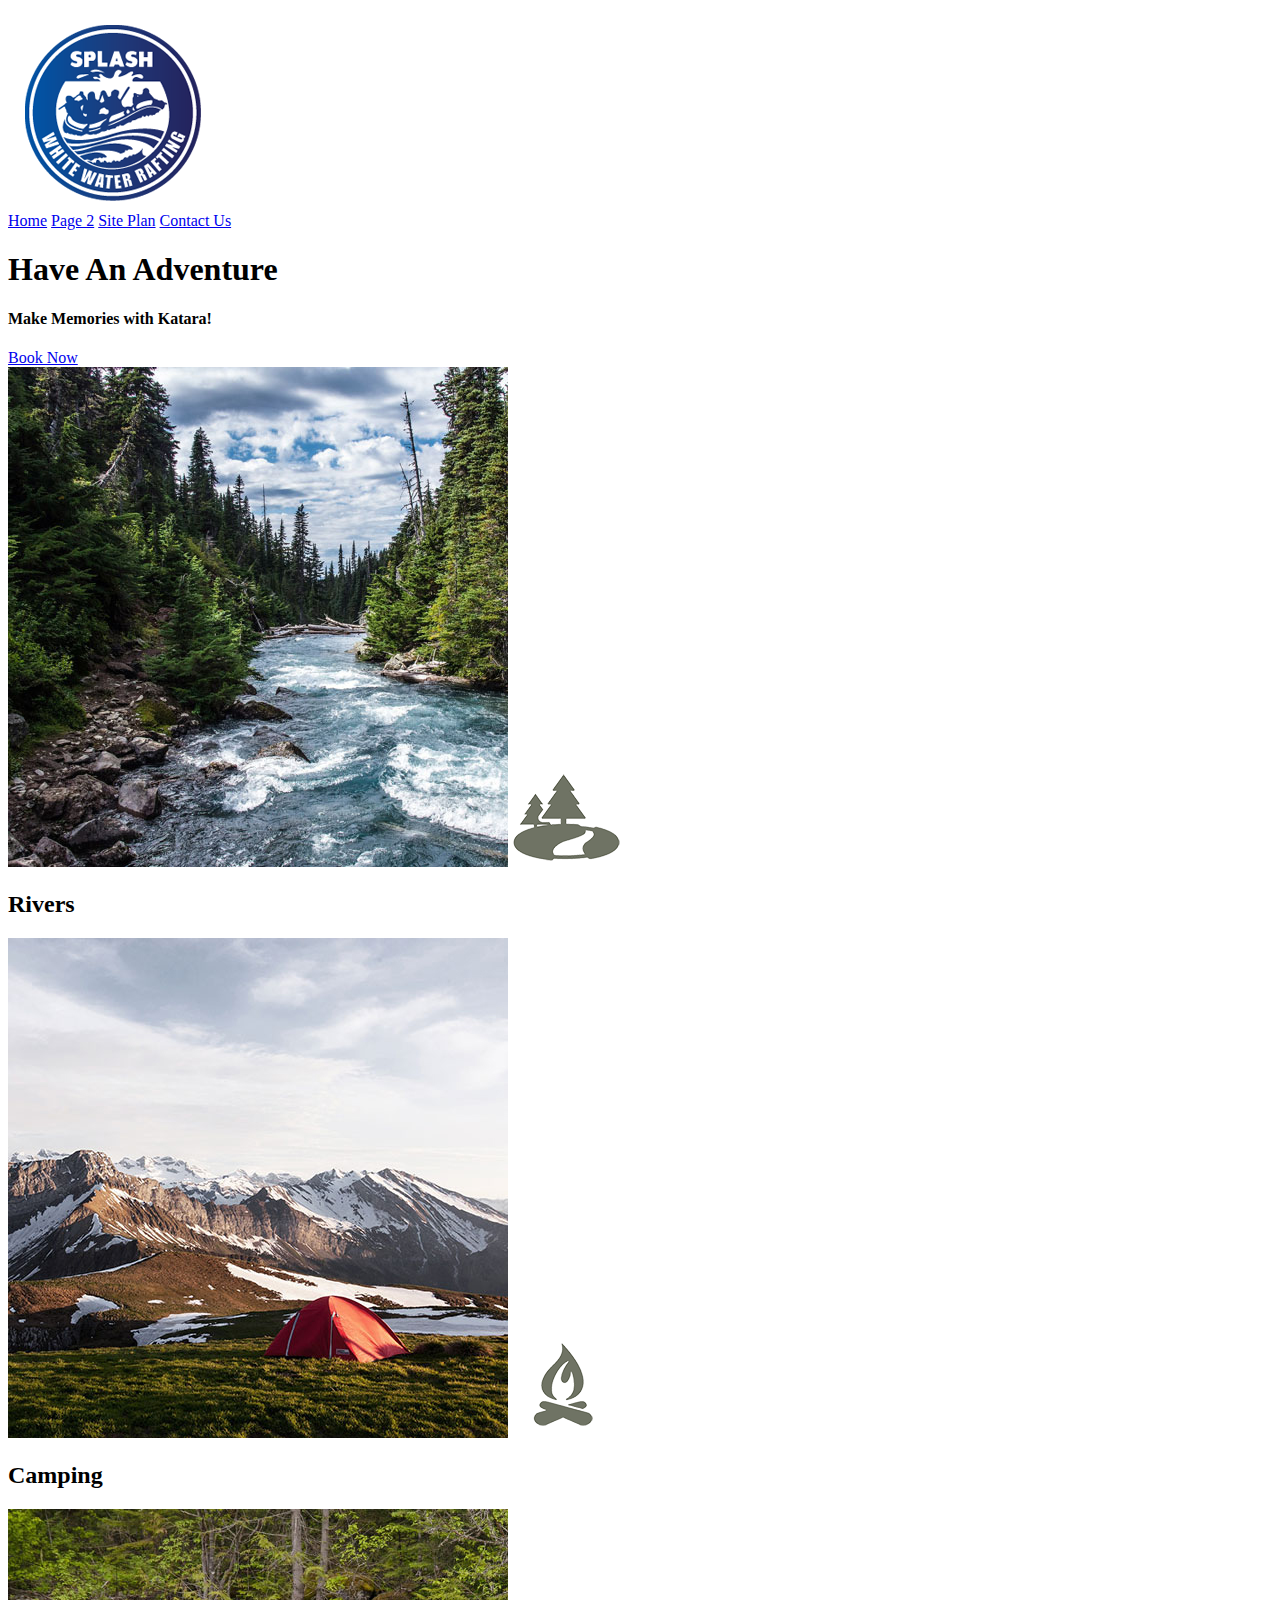
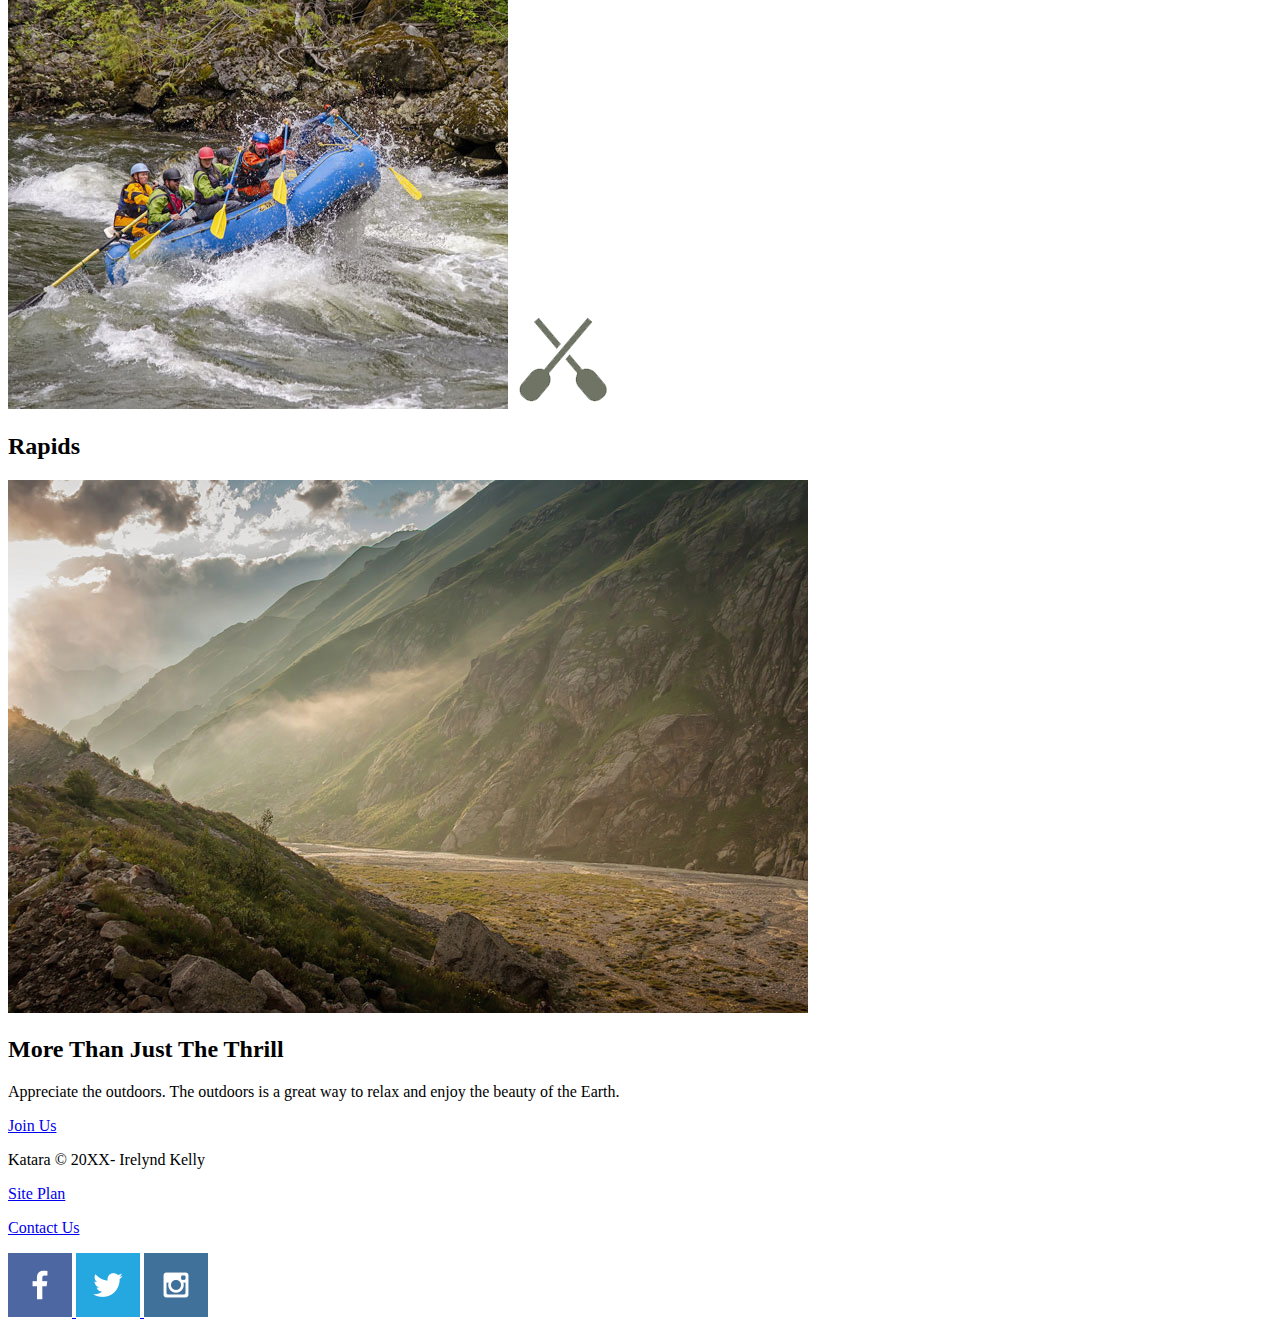
==== wwr/index.html @ 275d35ed "Homepage" ====
<!DOCTYPE html>
<html lang="en">
<head>
    <meta charset="UTF-8">
    <meta name="viewport" content="width=device-width, initial-scale=1.0">
    <title>Katara Whitewater Rafting</title>
    <link rel="stylesheet" href="style.css">
</head>
<body>
  <header>
        <a id="logo_link" href="index.html">
          <img class="logo" src="images/logo.png" alt=" Katara logo">
        </a>
    <nav>
        <a href="index.html">Home</a> 
        <a href="#">Page 2</a>
        <a href="site-plan-rafting.html">Site Plan</a>
        <a href="contactus.html">Contact Us</a>
    </nav>
  </header>
    <div id="hero-img" src="images/hero.png" alt="People enjoying Whitewater Rafting">
         <section id="hero-msg">
        <h1 class="home-title">Have An Adventure</h1>
        <h4>Make Memories with Katara!</h4>
        <div class="button-box">
            <a class="book" href="contactus.html"> Book Now</a>
        </div>
    </section>
    </div>
    <main class="home-grid">
        <section class="rivers-card">
            <img class="card-img" src="images/rivers.jpg" alt="river in forest">
            <img class="icon" src="images/river_icon.png" alt="river icon">
            <h2>Rivers</h2>
        </section>
        <section class="camping-card">
            <img class="card-img" src="images/camping.jpg" alt="tent in mountains">
            <img class="icon" src="images/fire_icon.png" alt="fire icon">
            <h2>Camping</h2>
        </section>
        <section class="rapids-card">
            <img class="card-img" src="images/rapids.jpg" alt="rafting boat">
            <img class="icon" src="images/oars.png" alt="oars icon">
            <h2>Rapids</h2>
        </section>
        <img class="'mountains" src="images/mountains.jpg" alt="Misty mountains">
        <section class="msg">
            <h2>More Than Just The Thrill</h2>
            <p>Appreciate the outdoors. The outdoors is a great way to relax and enjoy the beauty of the Earth.</p>
            <a class="join" href="rivers.html">Join Us</a>
        </section>
    </main>
</body>
<footer>
    <p>Katara &copy; 20XX- Irelynd Kelly</p>
    <p><a href="site-plan-rafting.html"> Site Plan</a></p>
    <p><a href="contactus.html">Contact Us</a></p>
    <div class="social">
        <a href="https://facebook.com">
            <img src="images/facebook.png" alt="fb icon">
        </a>
        <a href="https://twitter.com">
            <img src="images/twitter.png" alt="twitter icon">
        </a>
        <a href="https://instagram.com">
            <img src="images/instagram.png" alt="instagram icon">
        </a>
    </div>
</footer>
</html>
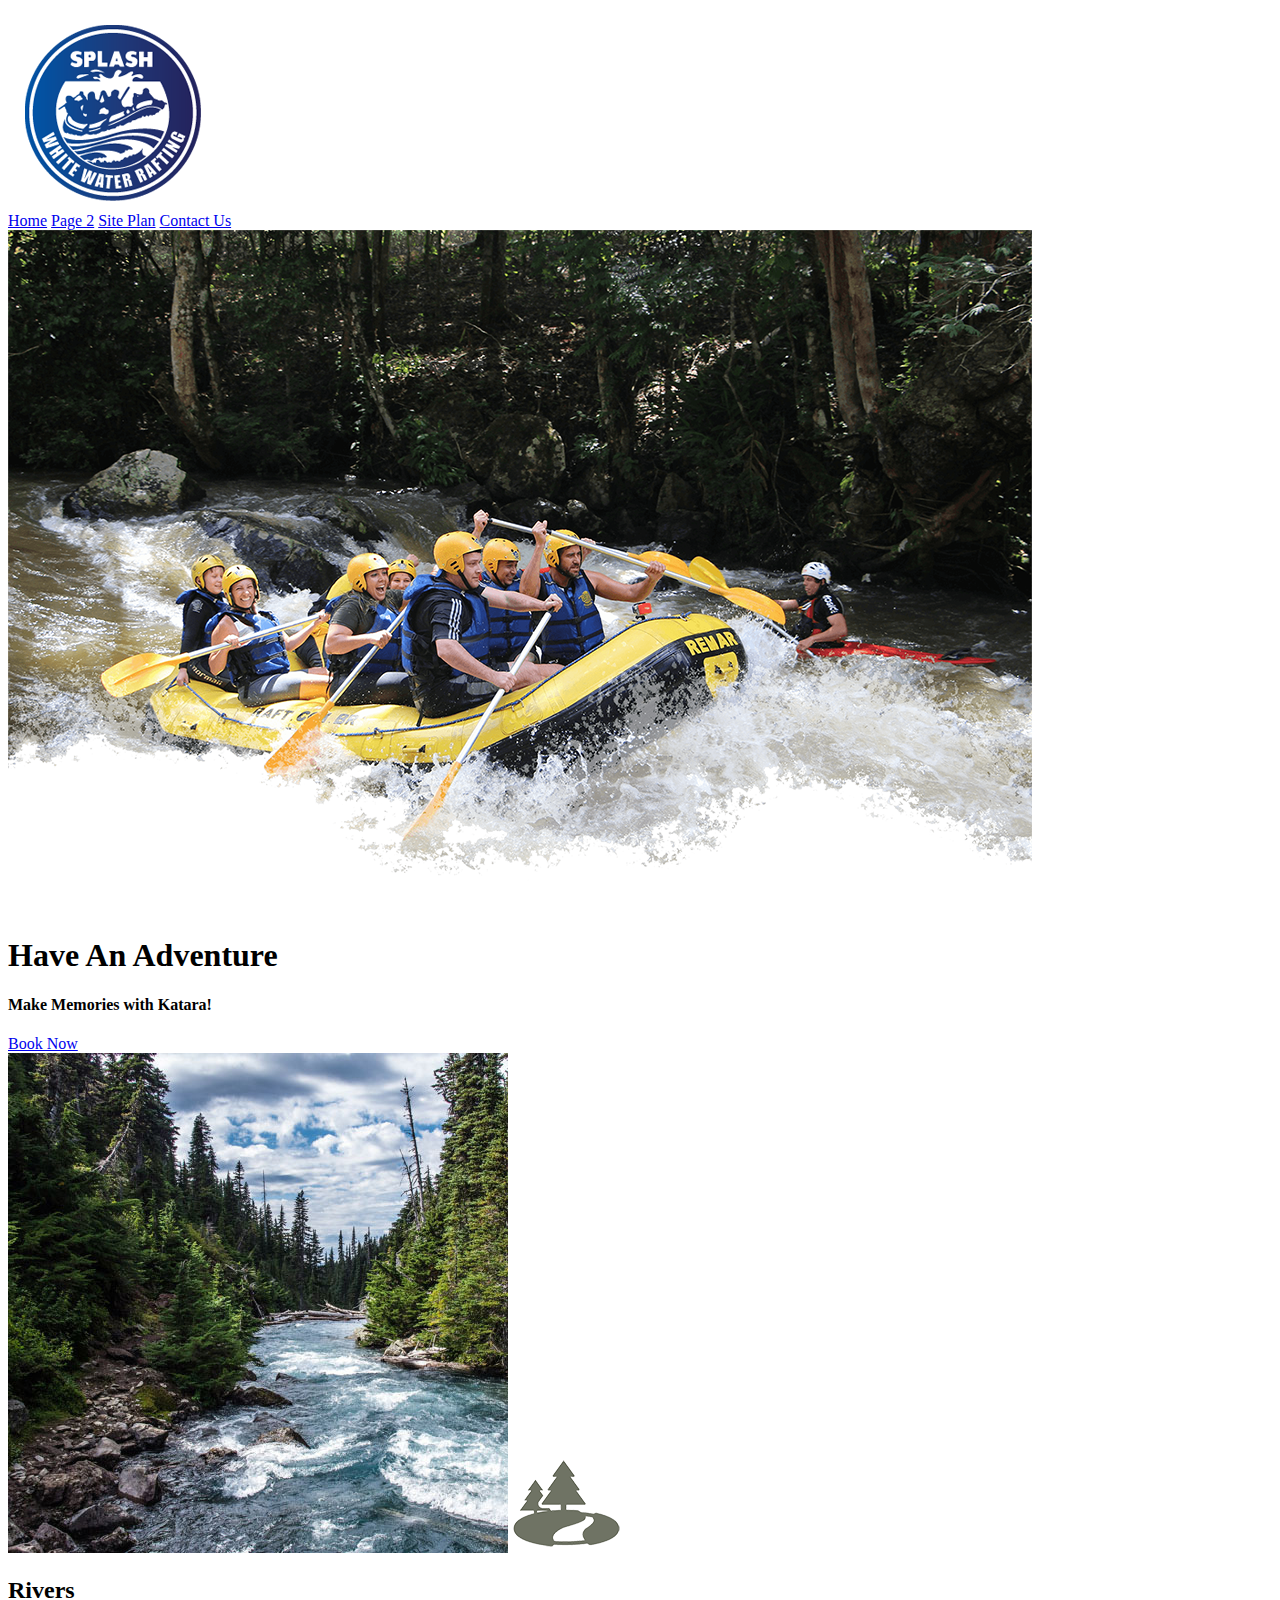
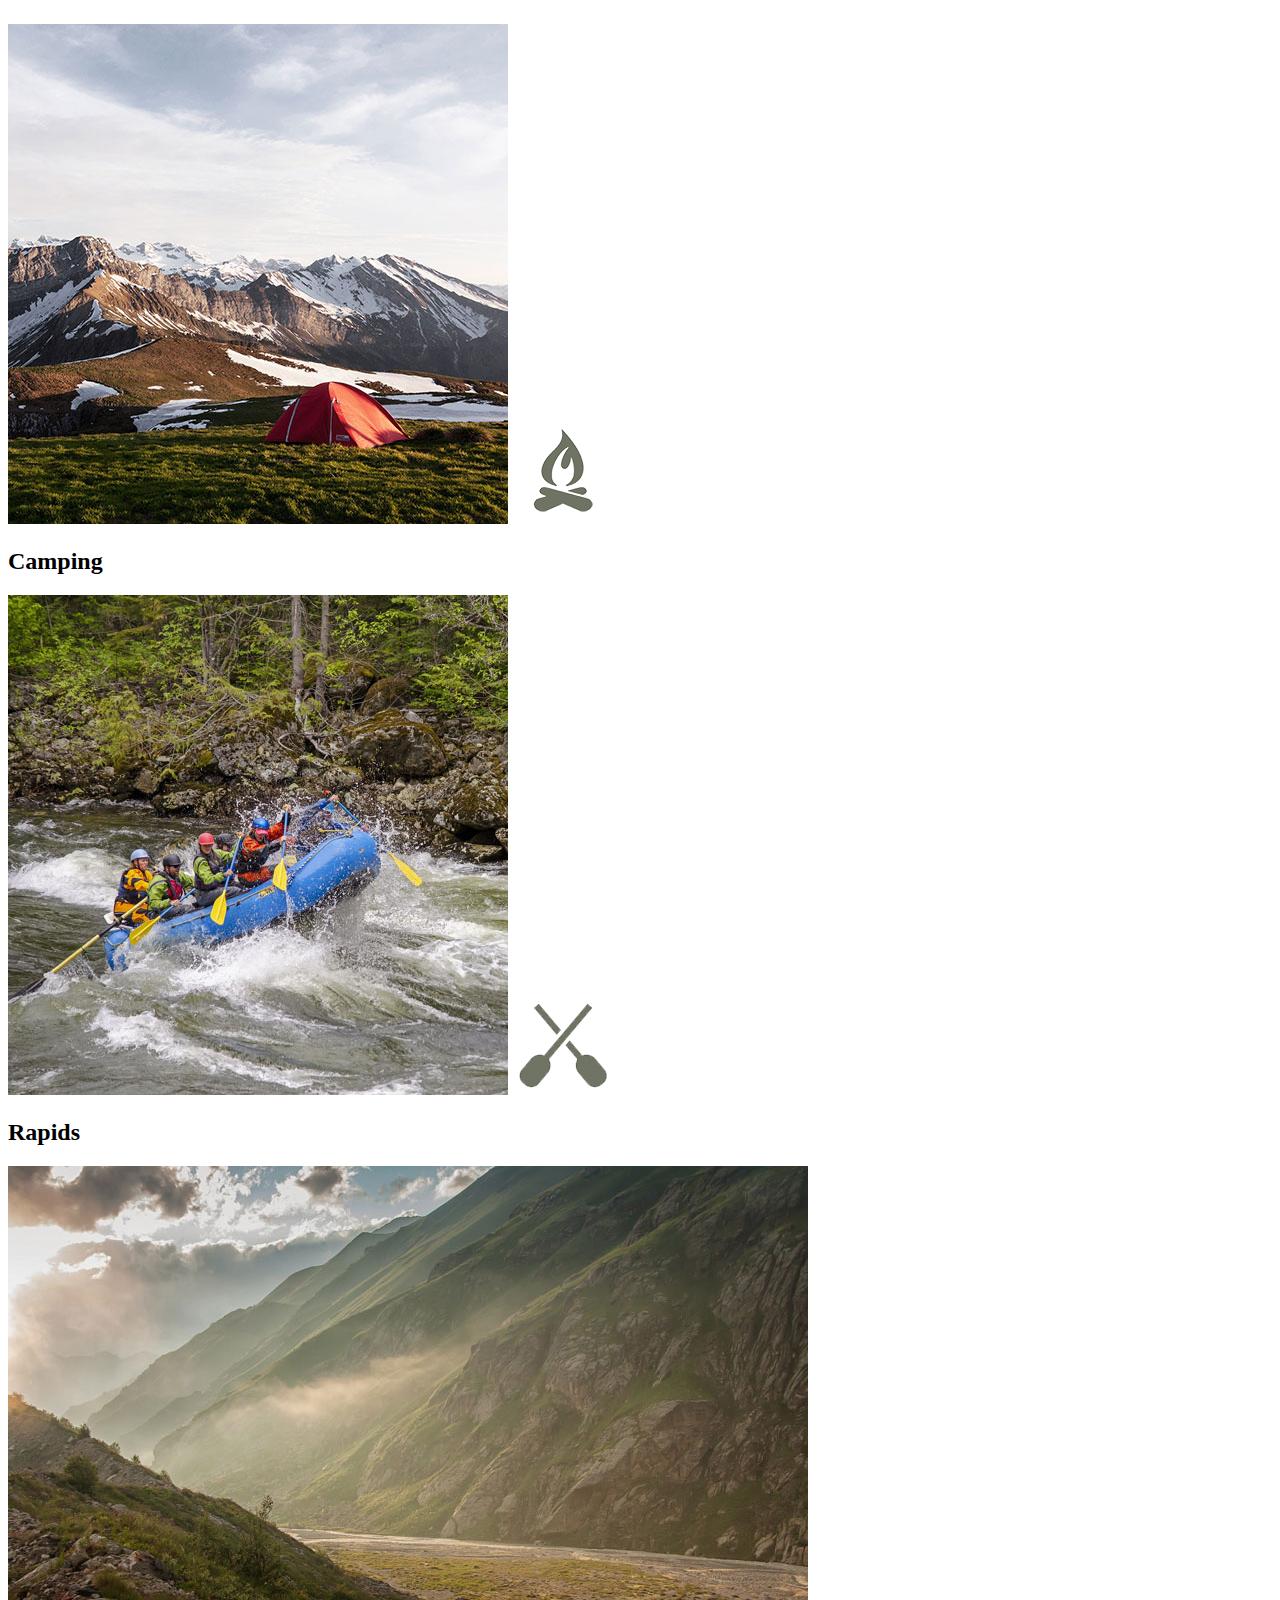
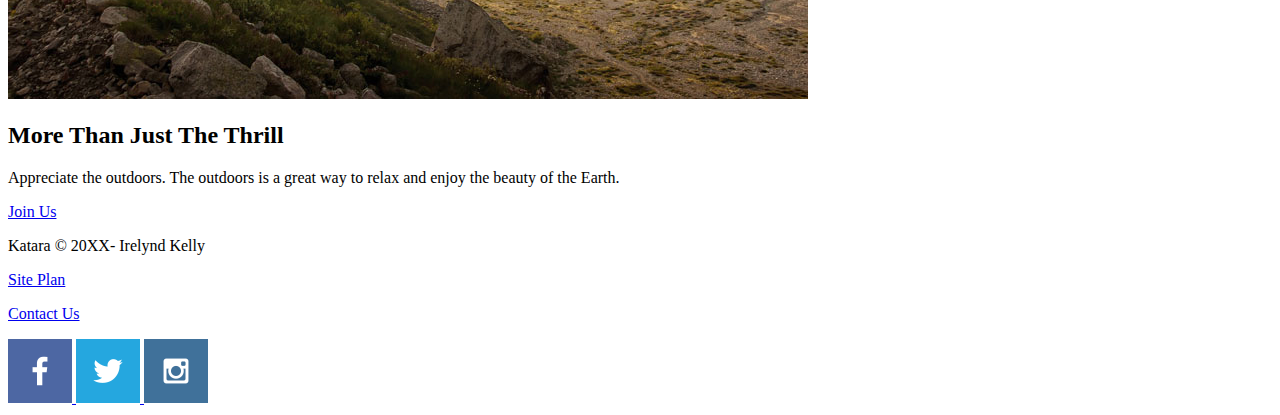
==== commit bb50ee0b: "fixed errors" ====
--- a/wwr/index.html
+++ b/wwr/index.html
@@ -18,7 +18,9 @@
         <a href="contactus.html">Contact Us</a>
     </nav>
   </header>
-    <div id="hero-img" src="images/hero.png" alt="People enjoying Whitewater Rafting">
+    <div id="hero">
+        <img id="hero-img" src="images/hero.png" alt="People enjoying Whitewater Rafting">
+    </div>
          <section id="hero-msg">
         <h1 class="home-title">Have An Adventure</h1>
         <h4>Make Memories with Katara!</h4>
@@ -50,7 +52,6 @@
             <a class="join" href="rivers.html">Join Us</a>
         </section>
     </main>
-</body>
 <footer>
     <p>Katara &copy; 20XX- Irelynd Kelly</p>
     <p><a href="site-plan-rafting.html"> Site Plan</a></p>
@@ -67,4 +68,5 @@
         </a>
     </div>
 </footer>
+</body>
 </html>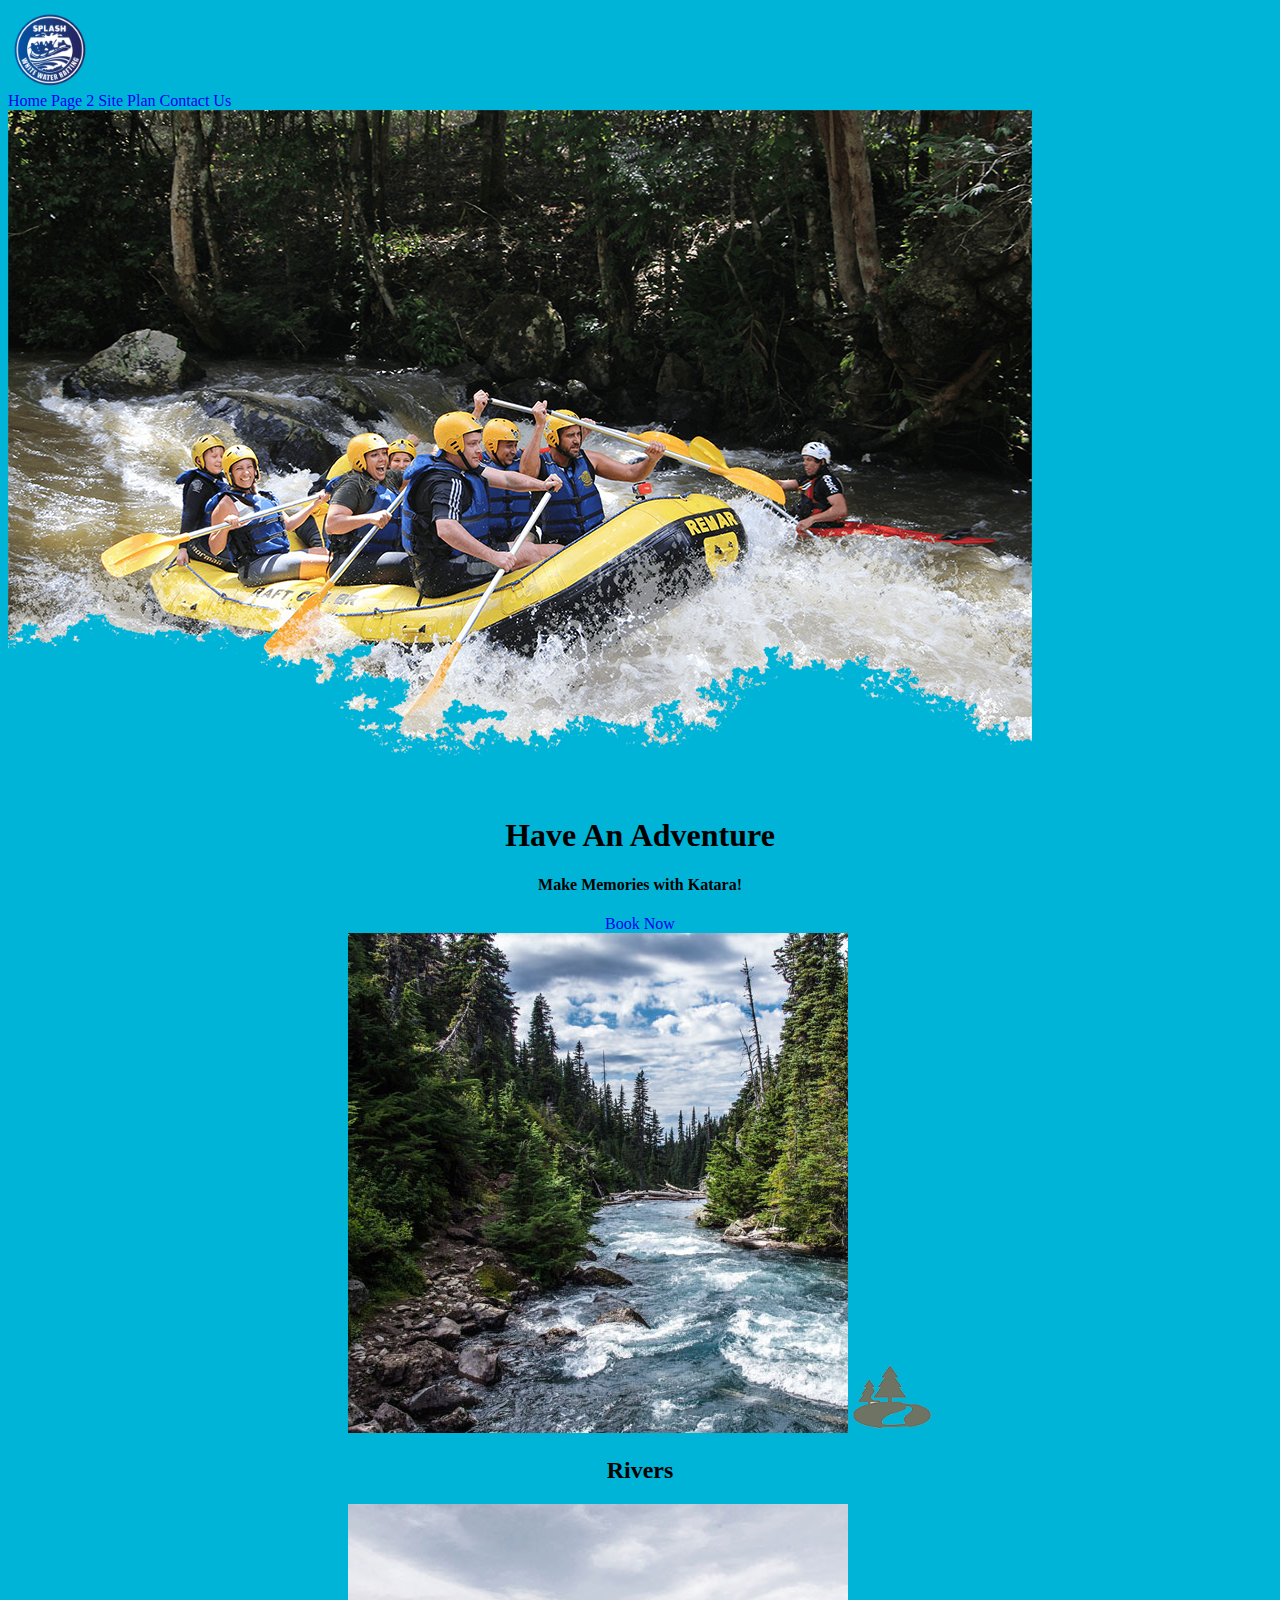
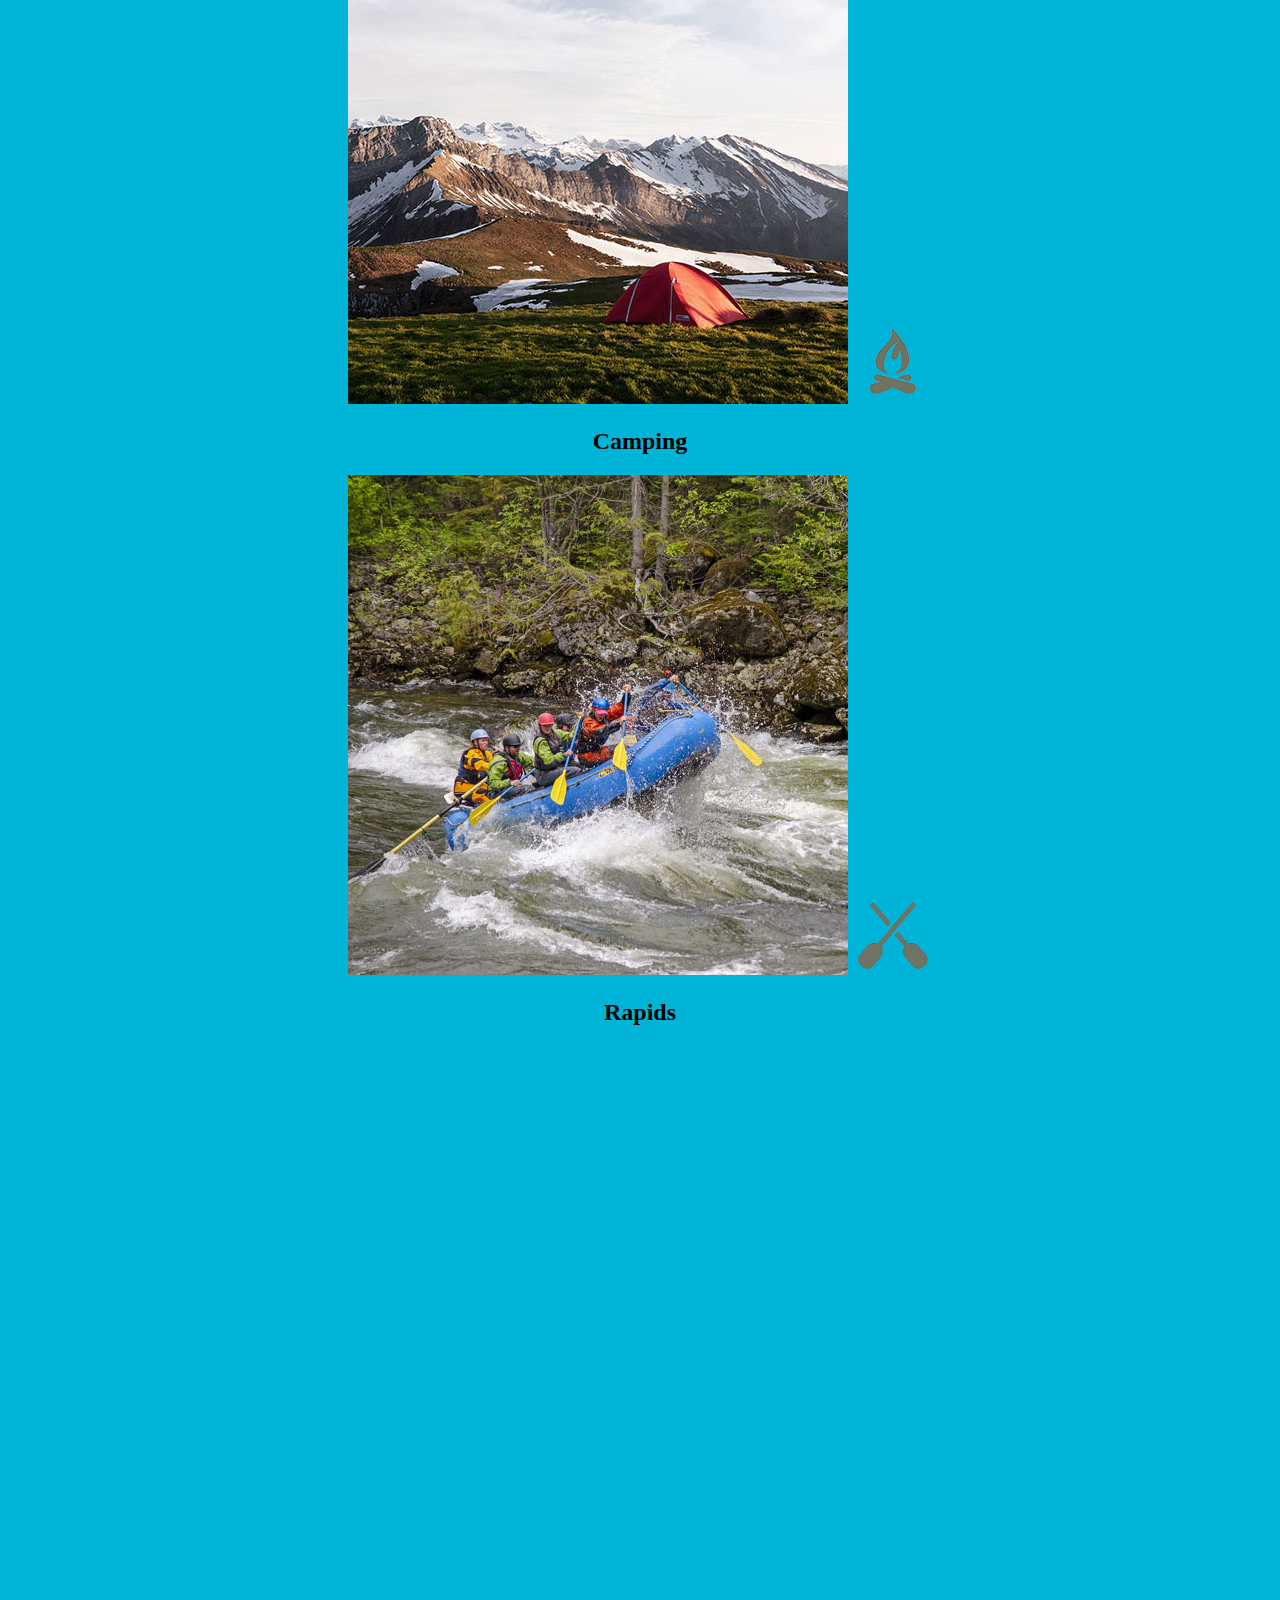
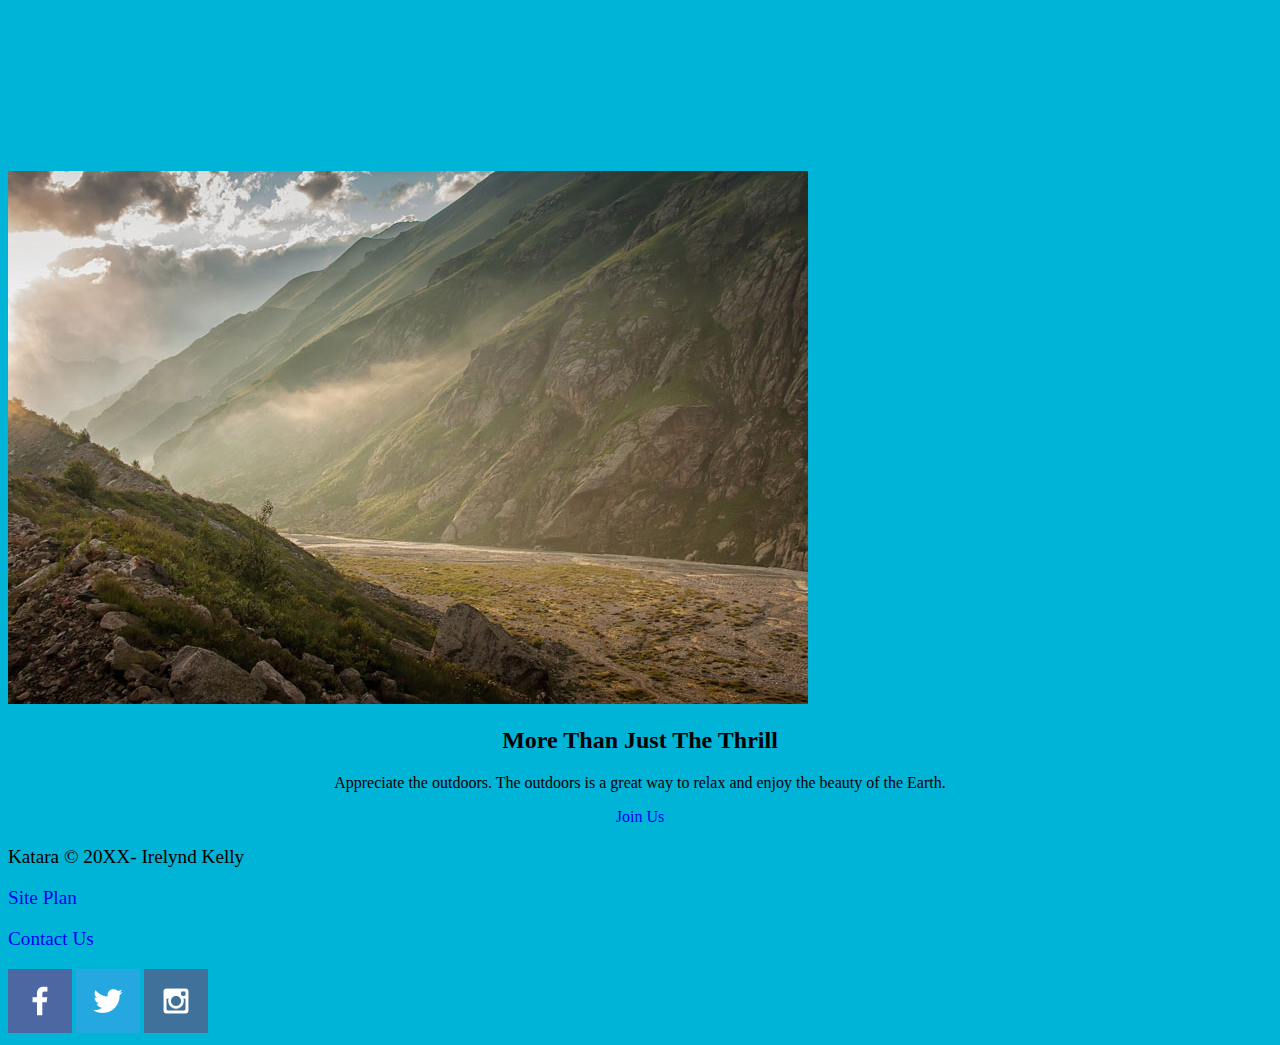
==== commit 2797450b: "added css" ====
--- a/wwr/index.html
+++ b/wwr/index.html
@@ -4,9 +4,10 @@
     <meta charset="UTF-8">
     <meta name="viewport" content="width=device-width, initial-scale=1.0">
     <title>Katara Whitewater Rafting</title>
-    <link rel="stylesheet" href="style.css">
+    <link rel="stylesheet" href="styles/styles.css">
 </head>
 <body>
+    <div id="content">
   <header>
         <a id="logo_link" href="index.html">
           <img class="logo" src="images/logo.png" alt=" Katara logo">
@@ -28,7 +29,6 @@
             <a class="book" href="contactus.html"> Book Now</a>
         </div>
     </section>
-    </div>
     <main class="home-grid">
         <section class="rivers-card">
             <img class="card-img" src="images/rivers.jpg" alt="river in forest">
@@ -45,6 +45,7 @@
             <img class="icon" src="images/oars.png" alt="oars icon">
             <h2>Rapids</h2>
         </section>
+        <div id = "background"></div>
         <img class="'mountains" src="images/mountains.jpg" alt="Misty mountains">
         <section class="msg">
             <h2>More Than Just The Thrill</h2>
@@ -57,7 +58,7 @@
     <p><a href="site-plan-rafting.html"> Site Plan</a></p>
     <p><a href="contactus.html">Contact Us</a></p>
     <div class="social">
-        <a href="https://facebook.com">
+        <a href="https://facebook.com" target="_blank">
             <img src="images/facebook.png" alt="fb icon">
         </a>
         <a href="https://twitter.com">
@@ -68,5 +69,6 @@
         </a>
     </div>
 </footer>
+    </div>
 </body>
 </html>--- a/wwr/styles/styles.css
+++ b/wwr/styles/styles.css
@@ -0,0 +1,69 @@
+#content{
+    max-width: 1600px;
+    margin: 0 auto;
+}
+.logo{
+    width: 80px;
+}
+nav a{
+    text-align: center;
+    text-decoration: none;
+}
+#hero-msg{
+    width: 100%;
+}
+#hero-msg h1, #hero-msg h4{
+    text-align: center;
+}
+.button-box{
+    text-align: center;
+}
+main section{
+    text-align: center;
+}
+#background
+{
+    height: 725px;
+  background-color: #00B4D8 ;
+}
+body{
+    background-color:#00B4D8 ;
+}
+header{
+    background-color: #00B4D8;
+}
+nav a:hover{
+    color:#023E8A;
+}
+.icon{
+    width: 80px;
+}
+.book{
+    background-color: #00B4D8;
+    text-decoration: none;
+}
+.join{
+    background-color: #00B4D8;
+   text-decoration: none;
+}
+.book:hover{
+  color:#023E8A;
+}
+.join:hover{
+color:#023E8A;
+}
+.msg{
+    background-color: #00B4D8;
+}
+footer{
+    background-color: #00B4D8;
+}
+footer a{
+    text-decoration: none;
+}
+footer p{
+    font-size: 1.2em;
+}
+footer p a:hover{
+    text-decoration: underline;
+}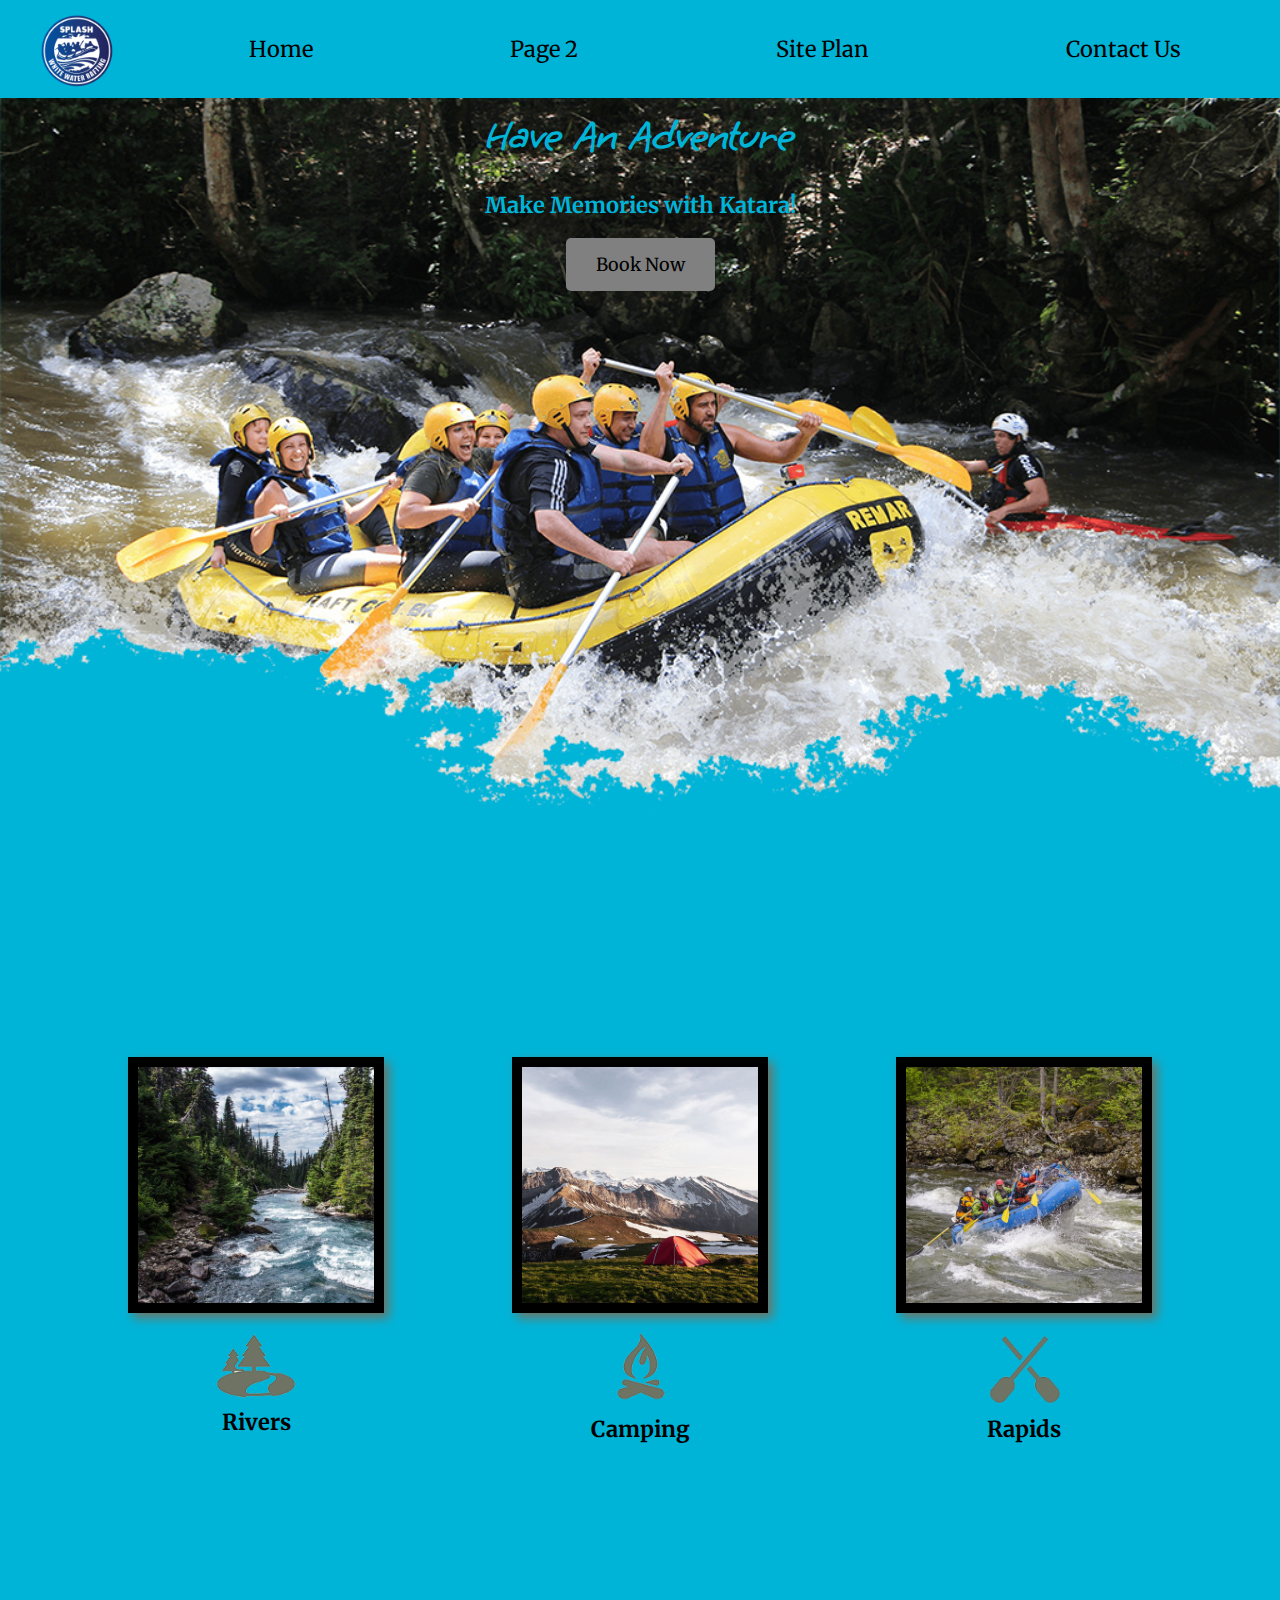
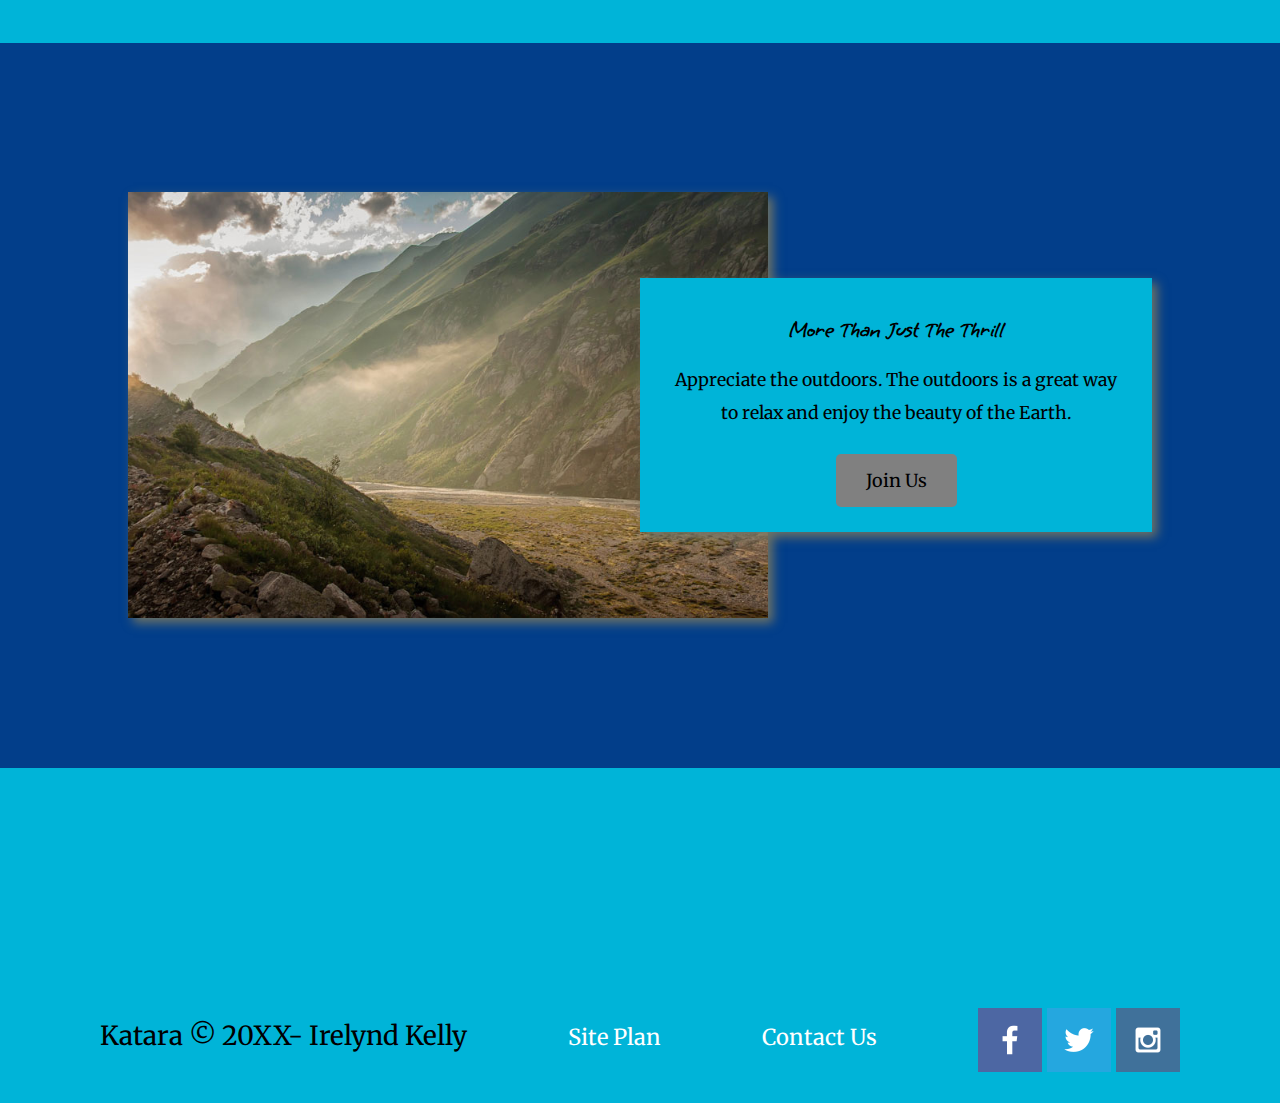
==== commit db081487: "added some html and css" ====
--- a/wwr/index.html
+++ b/wwr/index.html
@@ -20,15 +20,17 @@
     </nav>
   </header>
     <div id="hero">
+        <div id="hero-box">
         <img id="hero-img" src="images/hero.png" alt="People enjoying Whitewater Rafting">
+        </div>
+        <section id="hero-msg">
+         <h1 class="home-title">Have An Adventure</h1>
+         <h4>Make Memories with Katara!</h4>
+         <div class="button-box">
+            <a class="book" href="contactus.html"> Book Now</a>
+         </div>
+        </section>
     </div>
-         <section id="hero-msg">
-        <h1 class="home-title">Have An Adventure</h1>
-        <h4>Make Memories with Katara!</h4>
-        <div class="button-box">
-            <a class="book" href="contactus.html"> Book Now</a>
-        </div>
-    </section>
     <main class="home-grid">
         <section class="rivers-card">
             <img class="card-img" src="images/rivers.jpg" alt="river in forest">
@@ -45,15 +47,15 @@
             <img class="icon" src="images/oars.png" alt="oars icon">
             <h2>Rapids</h2>
         </section>
-        <div id = "background"></div>
-        <img class="'mountains" src="images/mountains.jpg" alt="Misty mountains">
+        <div id="background"></div>
+        <img class="mountains" src="images/mountains.jpg" alt="Misty mountains">
         <section class="msg">
             <h2>More Than Just The Thrill</h2>
             <p>Appreciate the outdoors. The outdoors is a great way to relax and enjoy the beauty of the Earth.</p>
             <a class="join" href="rivers.html">Join Us</a>
         </section>
     </main>
-<footer>
+ <footer>
     <p>Katara &copy; 20XX- Irelynd Kelly</p>
     <p><a href="site-plan-rafting.html"> Site Plan</a></p>
     <p><a href="contactus.html">Contact Us</a></p>
@@ -61,14 +63,14 @@
         <a href="https://facebook.com" target="_blank">
             <img src="images/facebook.png" alt="fb icon">
         </a>
-        <a href="https://twitter.com">
+        <a href="https://twitter.com" target="_blank">
             <img src="images/twitter.png" alt="twitter icon">
         </a>
-        <a href="https://instagram.com">
+        <a href="https://instagram.com" target="_blank">
             <img src="images/instagram.png" alt="instagram icon">
         </a>
     </div>
-</footer>
+ </footer>
     </div>
 </body>
 </html>--- a/wwr/styles/styles.css
+++ b/wwr/styles/styles.css
@@ -1,3 +1,8 @@
+@import url('https://fonts.googleapis.com/css2?family=Grape+Nuts&family=Merriweather&display=swap');
+
+*{
+    font-size: 22px;
+}
 #content{
     max-width: 1600px;
     margin: 0 auto;
@@ -5,65 +10,231 @@
 .logo{
     width: 80px;
 }
+#logo_link{
+    padding-top:5px;
+    justify-self: center;
+    align-self: center;
+}
 nav a{
     text-align: center;
     text-decoration: none;
+    color: black;
+    padding: 35px;
+}
+#hero{
+    display:grid;
+    grid-template-columns: 1fr 3fr 1fr;
+    margin-top:-100px;
+}
+#hero-box{
+    grid-column: 1/4;
+    grid-row: 1/3;
+    z-index: -1;
+}
+#hero-img{
+    width: 100%;
 }
 #hero-msg{
     width: 100%;
+    grid-column: 2/3;
+    grid-row: 1/2;
+    margin-top: 100px;
 }
 #hero-msg h1, #hero-msg h4{
     text-align: center;
 }
+.home-title{
+    color:#00B4D8 ;
+    font-family: "Grape Nuts", Arial, sans-serif;
+    font-size: 2em;
+    margin-top: 10px;
+}
+h4{
+    color:#00B4D8 ;
+}
 .button-box{
     text-align: center;
+    margin-bottom: 17%;
+}
+h2{
+    margin: 0;
 }
 main section{
     text-align: center;
+}
+main section img{
+    box-sizing: border-box;
+}
+body{
+    background-color:#00B4D8 ;
+    font-family: Merriweather, Helvetica, sans-serif;
+    padding: 0;
+    margin: 0;
+}
+header{
+    background-color: #00B4D8;
+    display: grid;
+    grid-template-columns: 150px auto;
+}
+nav{
+    display:flex;
+    justify-content: space-around;
+}
+nav a:hover{
+    color:#023E8A;
+}
+.icon{
+    width: 80px;
+    padding-top: 10px;
+}
+.home-grid{
+    display: grid;
+    grid-template-columns: repeat(10, 1fr);
+}
+.msg h2{
+    color:black;
+    font-family: "Grape Nuts", Arial, sans-serif;
+}
+.msg p{
+    color: black;
+    font-size: .8em;
+    padding-bottom: 15px;
+}
+
+.book{
+    background-color: grey;
+    text-decoration: none;
+    color:black;
+    font-size: 18px;
+    padding: 15px 30px;
+    margin-top: 50px;
+    border-radius: 5px;
+}
+.join{
+    background-color: grey;
+   text-decoration: none;
+   color:black;
+   font-size: 18px;
+   padding: 15px 30px;
+   margin-top: 50px;
+   border-radius: 5px;
+}
+.book:hover{
+  color:#023E8A;
+}
+.join:hover{
+color:#023E8A;
+}
+.card-img{
+    border:10px solid black;
+    width: 100%;
+    transition: transform .5s;
+    box-shadow: 5px 5px 10px #6f7364;
+}
+.card-img:hover{
+    opacity: .6;
+    transform: scale(1.1);
+}
+.rivers-card{
+    margin: 200px 0;
+    grid-column: 2/4;
+    grid-row: 2/3;
+}
+.camping-card{
+    margin: 200px 0;
+    grid-column: 5/7;
+    grid-row: 2/3;
+}
+.rapids-card{
+    margin: 200px 0;
+    grid-column: 8/10;
+    grid-row: 2/3;
 }
 #background
 {
     height: 725px;
-  background-color: #00B4D8 ;
-}
-body{
-    background-color:#00B4D8 ;
-}
-header{
-    background-color: #00B4D8;
-}
-nav a:hover{
-    color:#023E8A;
-}
-.icon{
-    width: 80px;
-}
-.book{
-    background-color: #00B4D8;
-    text-decoration: none;
-}
-.join{
-    background-color: #00B4D8;
-   text-decoration: none;
-}
-.book:hover{
-  color:#023E8A;
-}
-.join:hover{
-color:#023E8A;
+  background-color: #023E8A ;
+  grid-column: 1/11;
+  grid-row: 4/9;
+}
+.mountains{
+    margin: 100px 0;
+    width: 100%;
+    grid-column: 2/7;
+    grid-row: 5/8;
+    box-shadow: 5px 5px 10px #6f7364;
 }
 .msg{
     background-color: #00B4D8;
+    line-height: 1.5em;
+    padding: 35px;
+    grid-column: 6/10;
+    grid-row: 6/7;
+    box-shadow: 5px 5px 10px #6f7364;
 }
 footer{
     background-color: #00B4D8;
+    color:black;
+    padding: 25px 50px;
+    margin-top: 200px;
+    display: flex;
+    justify-content: space-around;
+    align-items: center;
 }
 footer a{
     text-decoration: none;
+    color: #fff;
 }
 footer p{
     font-size: 1.2em;
+    color: black;
 }
 footer p a:hover{
     text-decoration: underline;
+}
+footer .social img{
+    padding-top: 15px;
+}
+@media screen and (max-width: 900px) {
+    #hero, .home-grid{
+        display: block;
+        height: auto;
+    }
+    nav, footer {
+        flex-direction: column;
+    }
+    nav a {
+        display: block;
+        padding: 15px;
+    }
+    #hero {
+        margin-top: 0;
+    }
+    #hero-msg {
+        margin-top: 0;
+    }
+    #hero-msg h4 {
+        display: none;
+    }
+    #hero-msg h1 {
+        color: #6f7364;
+    }
+    .home-title {
+        font-size: 25px;
+    }
+    .rivers-card, .camping-card, .rapids-card { 
+        margin: 50px auto;
+        width: 60%;
+    }
+    #background {
+        display: none;
+    }
+    .mountains, .msg {
+        width: 80%;
+        display: block;
+        margin: 0 auto;
+    }
+    footer {
+        margin-top: 25px;
+    }
 }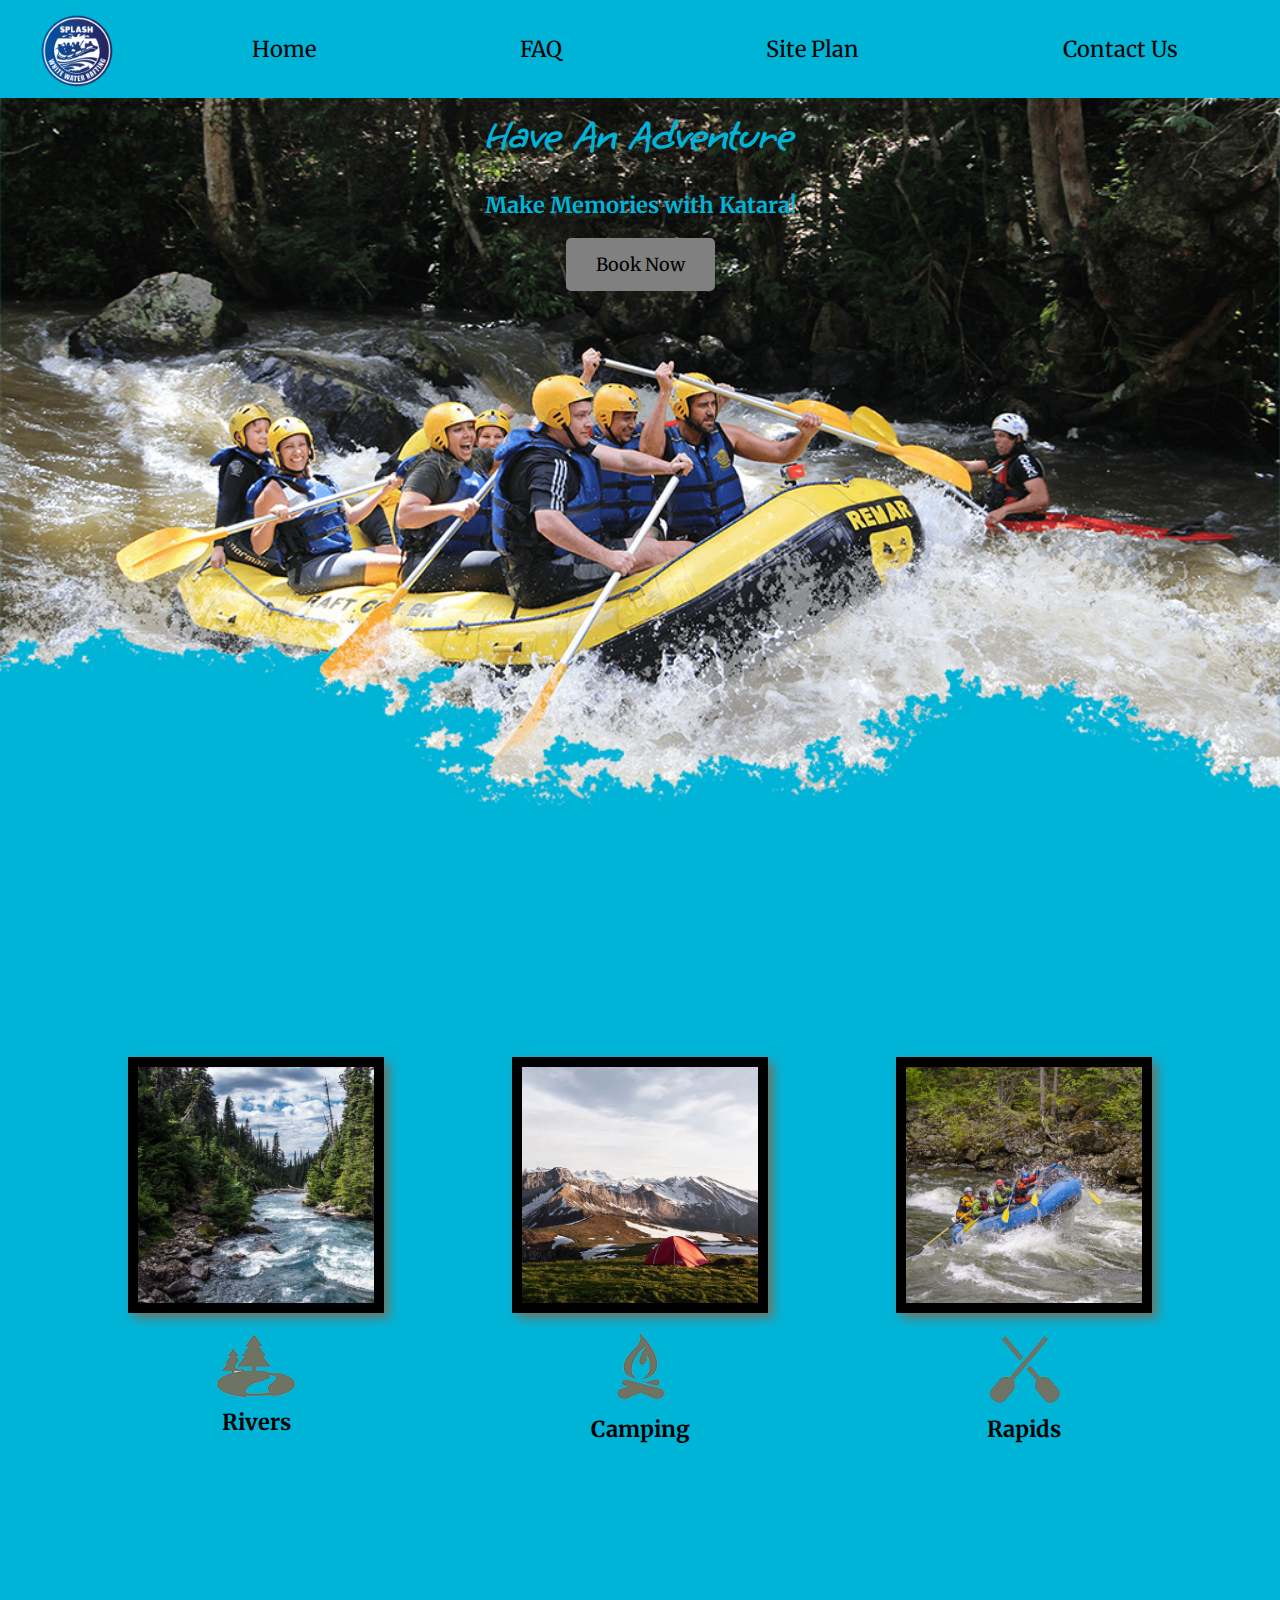
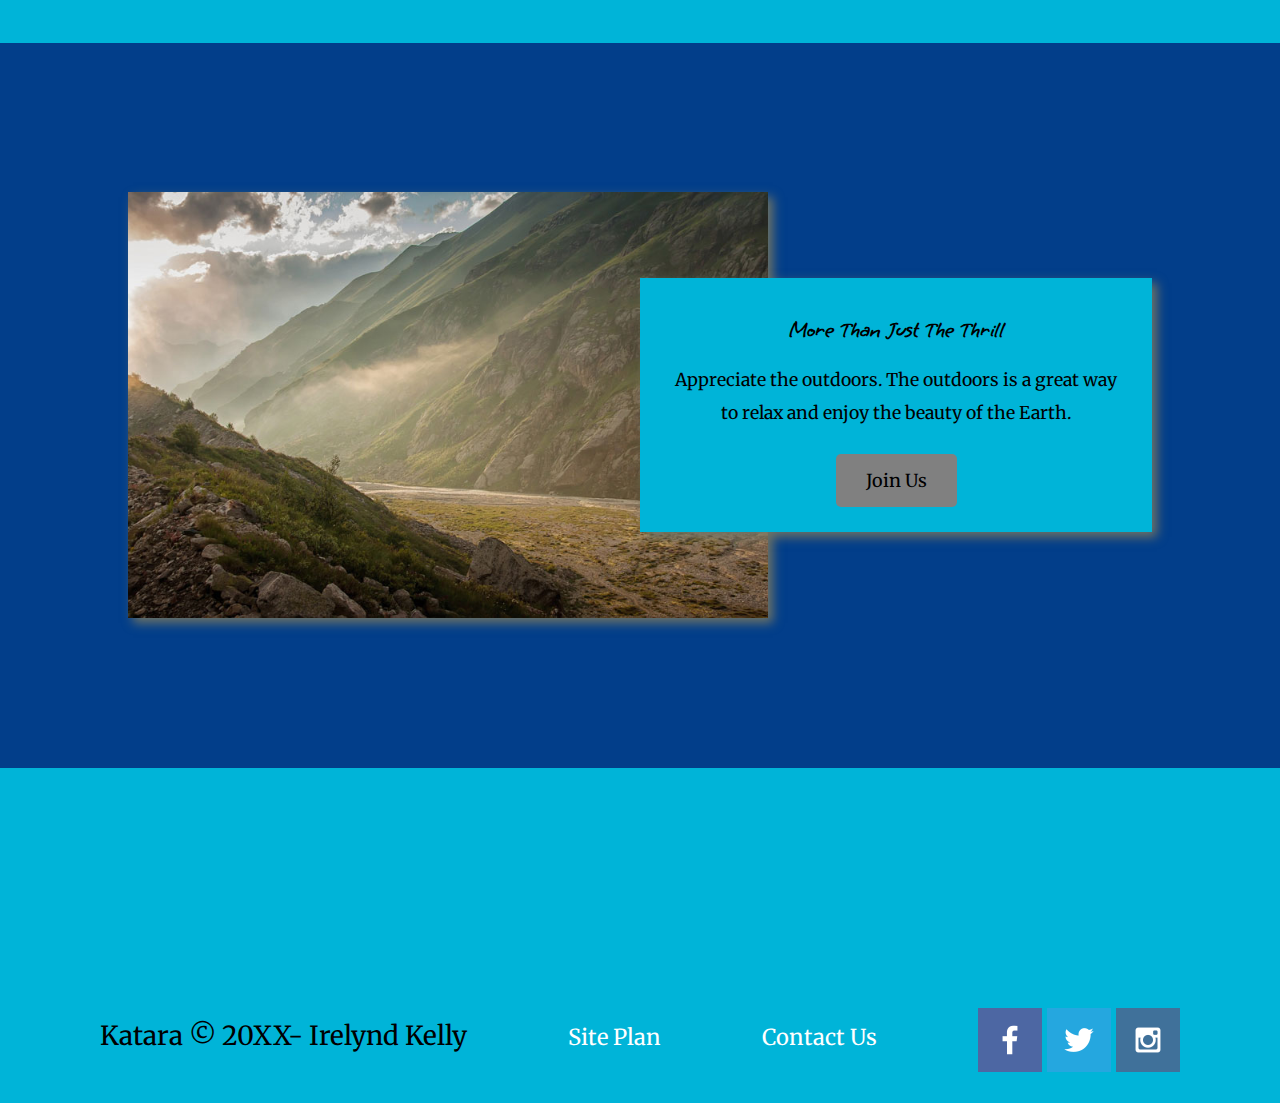
==== commit 8054aa35: "FAQ" ====
--- a/wwr/index.html
+++ b/wwr/index.html
@@ -14,7 +14,7 @@
         </a>
     <nav>
         <a href="index.html">Home</a> 
-        <a href="#">Page 2</a>
+        <a href="faq.html">FAQ</a>
         <a href="site-plan-rafting.html">Site Plan</a>
         <a href="contactus.html">Contact Us</a>
     </nav>
--- a/wwr/styles/styles.css
+++ b/wwr/styles/styles.css
@@ -195,6 +195,15 @@
 footer .social img{
     padding-top: 15px;
 }
+.people{
+    width: 100%;
+}
+.info{
+    padding: 0 5% 0 5%;
+}
+#blue{
+    padding: 10% 40% 0% 25%;
+}
 @media screen and (max-width: 900px) {
     #hero, .home-grid{
         display: block;
